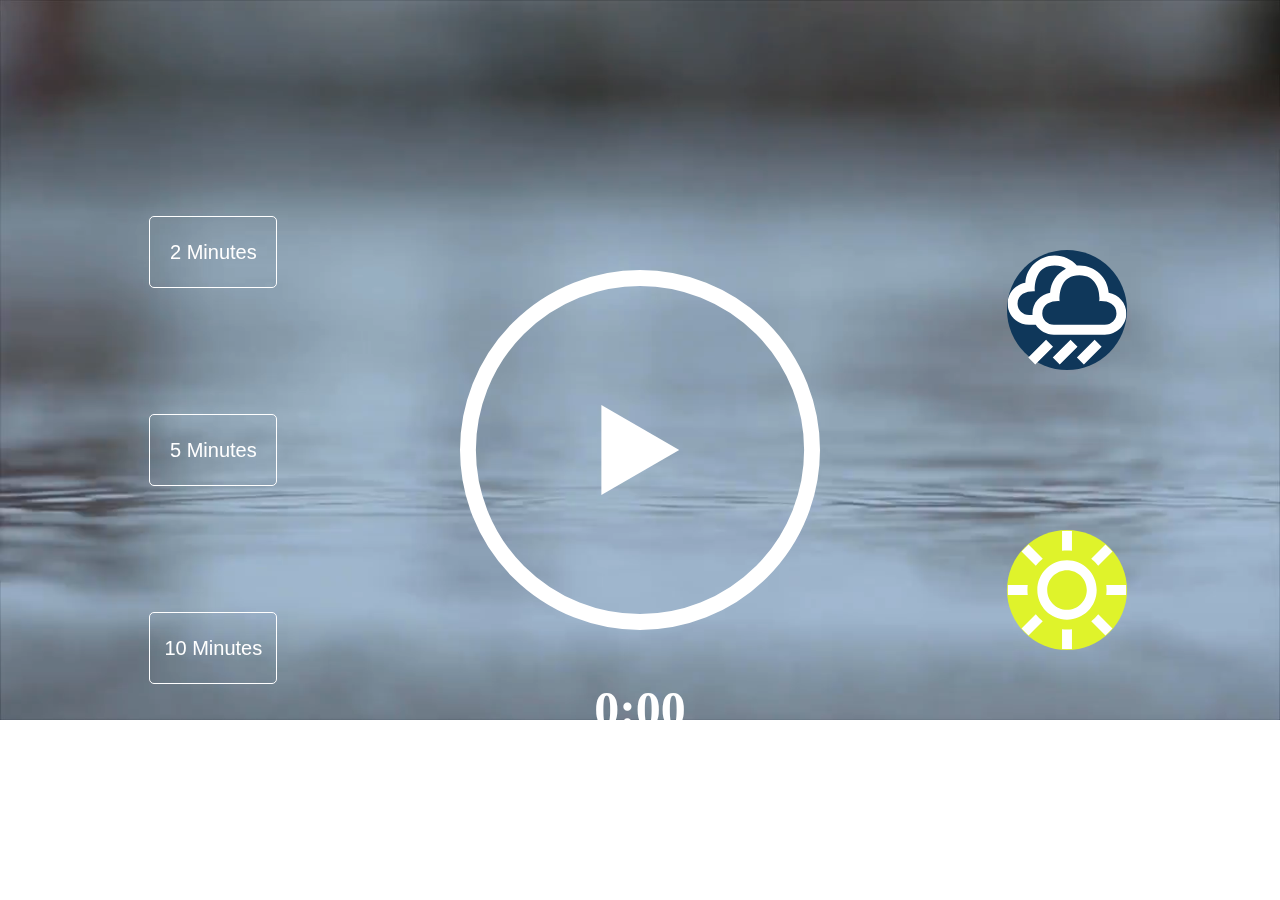
==== Meditation App/index.html @ 9ee905e8 "meditation" ====
<!DOCTYPE html>
<html lang="en">
<head>
    <meta charset="UTF-8">
    <meta name="viewport" content="width=device-width, initial-scale=1.0">
    <title>Mediatation App</title>
    <link rel="stylesheet" href="style.css">
</head>
<body>

    <div class="app">
        <div class="vid-container">
            <video loop>
                <source src="./video/rain.mp4" type="video/mp4" > 
            </video>
        </div>
        <div class="time-select">
            <button data-time="120">2 Minutes</button>
            <button data-time="300">5 Minutes</button>
            <button data-time="600">10 Minutes</button>
        </div>
        <div class="player-container">
            <audio class="song">
                <source src="./sounds/rain.mp3">
            </audio>
            <img src="./svg/play.svg" alt="play" class="play">
            <svg class="track-outline" width="453" height="453" viewBox="0 0 453 453" fill="none" xmlns="http://www.w3.org/2000/svg">
                <circle cx="226.5" cy="226.5" r="216.5" stroke="white" stroke-width="20" />
            </svg>
            <svg class="moving-outline" width="453" height="453" viewBox="0 0 453 453" fill="none" xmlns="http://www.w3.org/2000/svg">
                <circle cx="226.5" cy="226.5" r="216.5" stroke="#018EBA" stroke-width="20"/>
            </svg>
            <h3 class="time-display">0:00</h3>
                
                
                
        </div>
        <div class="sound-picker">
            <button data-sound="./sounds/rain.mp3" data-video="./video/rain.mp4"><img src="./svg/rain.svg" alt="rain" ></button>
            <button data-sound="./sounds/beach.mp3" data-video="./video/beach.mp4">
                <img src="./svg/beach.svg" alt="beach">
            </button>
        </div>
    </div>











    <script src="app.js"></script>
</body>
</html>
---- Meditation App/style.css ----
*{
  margin: 0;
  padding: 0;
  box-sizing: border-box;
}
.app{
  height: 100vh;
  display: flex;
  justify-content: space-evenly;
  align-items: center;
}

.time-select,.sound-picker,.player-container{
  height: 80%;
  flex: 1;
  display: flex;
  flex-direction: column;
  justify-content: space-evenly;
  align-items: center;
}
.player-container{
 
  position: relative;
}
.player-container svg{
  position: absolute;
  height: 50%;
  top: 50%;
  left: 50%;
  transform: translate(-50%,-50%) rotate(-90deg);
  pointer-events: none;
}


video{
  position:fixed;
  top: 0%;
  left: 0%;
  width:100%;
  z-index: -10;
}

.time-display{
  position: absolute;
  bottom: 10%;
  color: white;
  font-size: 50px;
}

.time-select button,
.sound-picker button{
  color: white;
  width:30%;
  height: 10%;
  background:none ;
  border: 1px solid white;
  cursor: pointer;
  border-radius:5px;
  font-size: 20px;
  transition: all 0.5s ease;
}

.time-select button:hover{
  color: black;
  background: white;

}

.sound-picker button{
  border: none;
  height: 120px;
  width: 120px;
  border-radius: 50%;
}

.sound-picker button:nth-child(1){
  background: #0f375a;

}
.sound-picker button:nth-child(2){
  background: #dff32b;
}
.sound-picker button img{
  height: 100%;
}
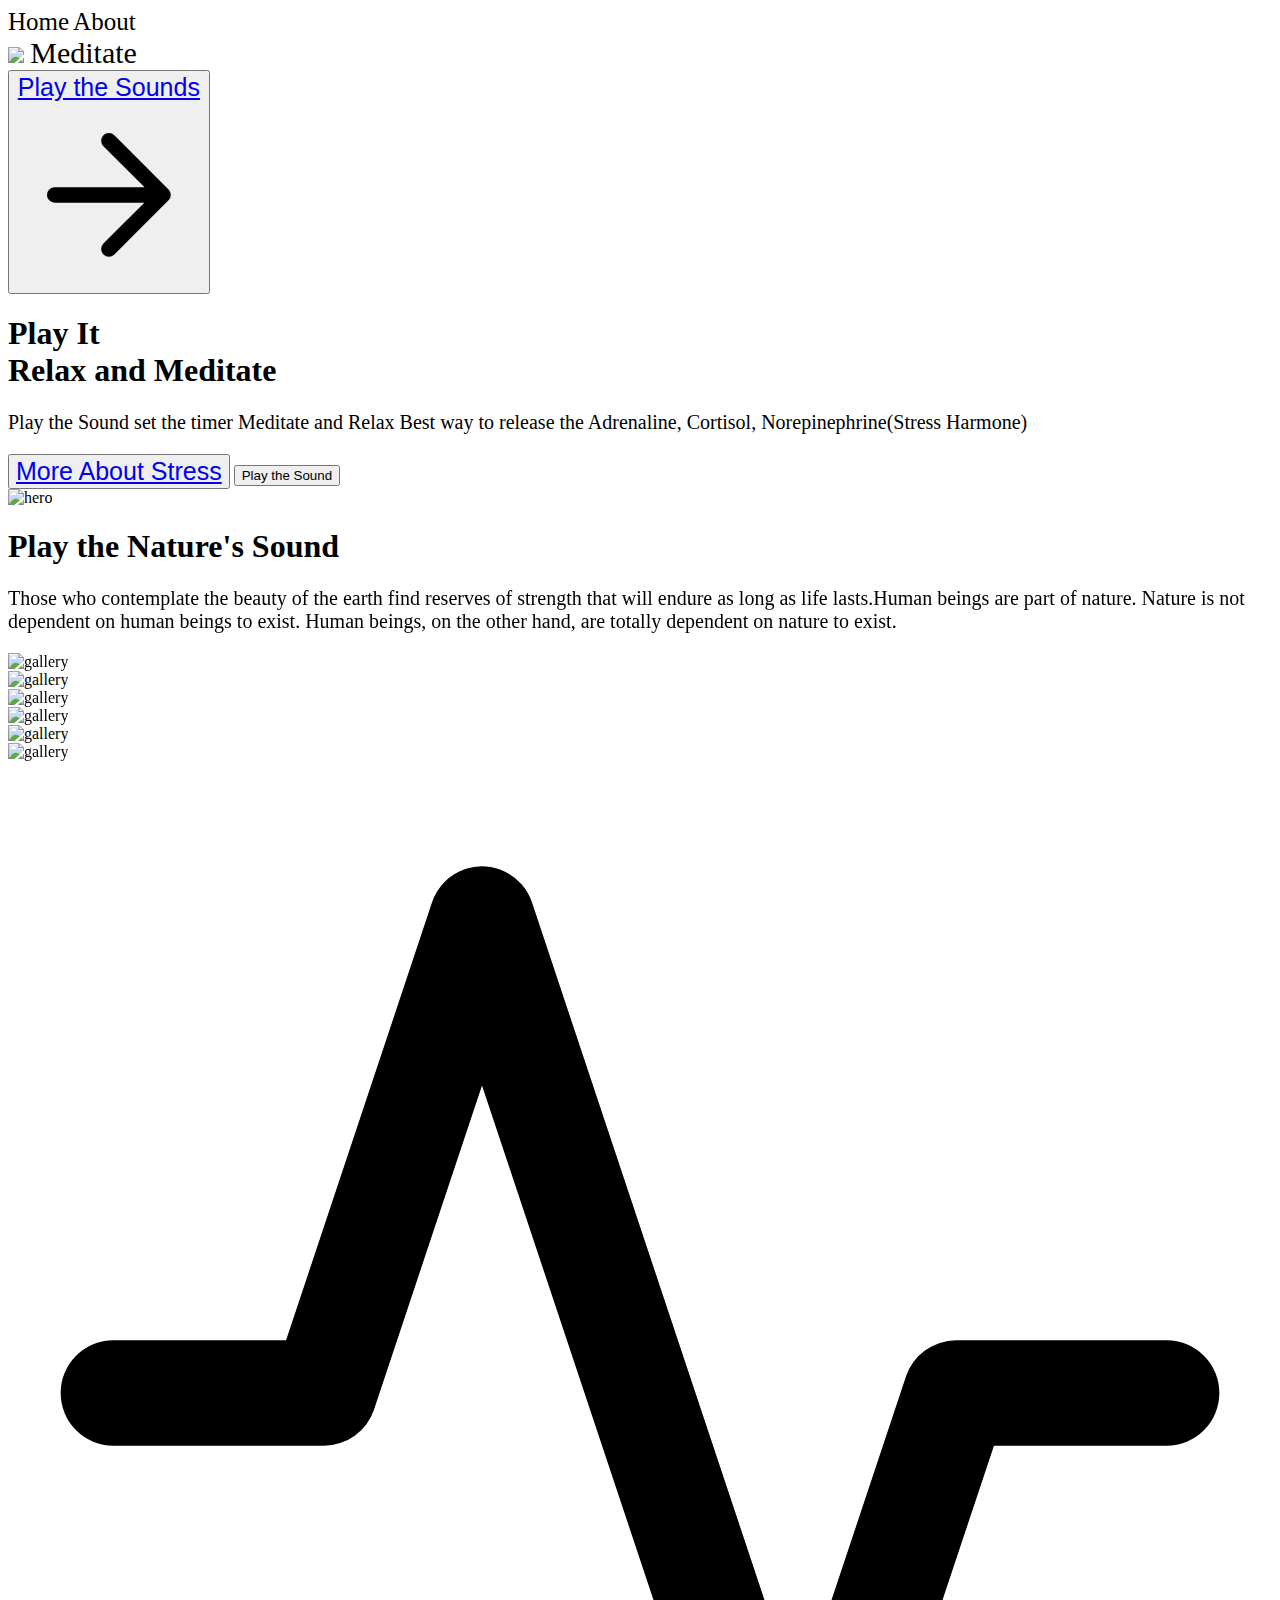
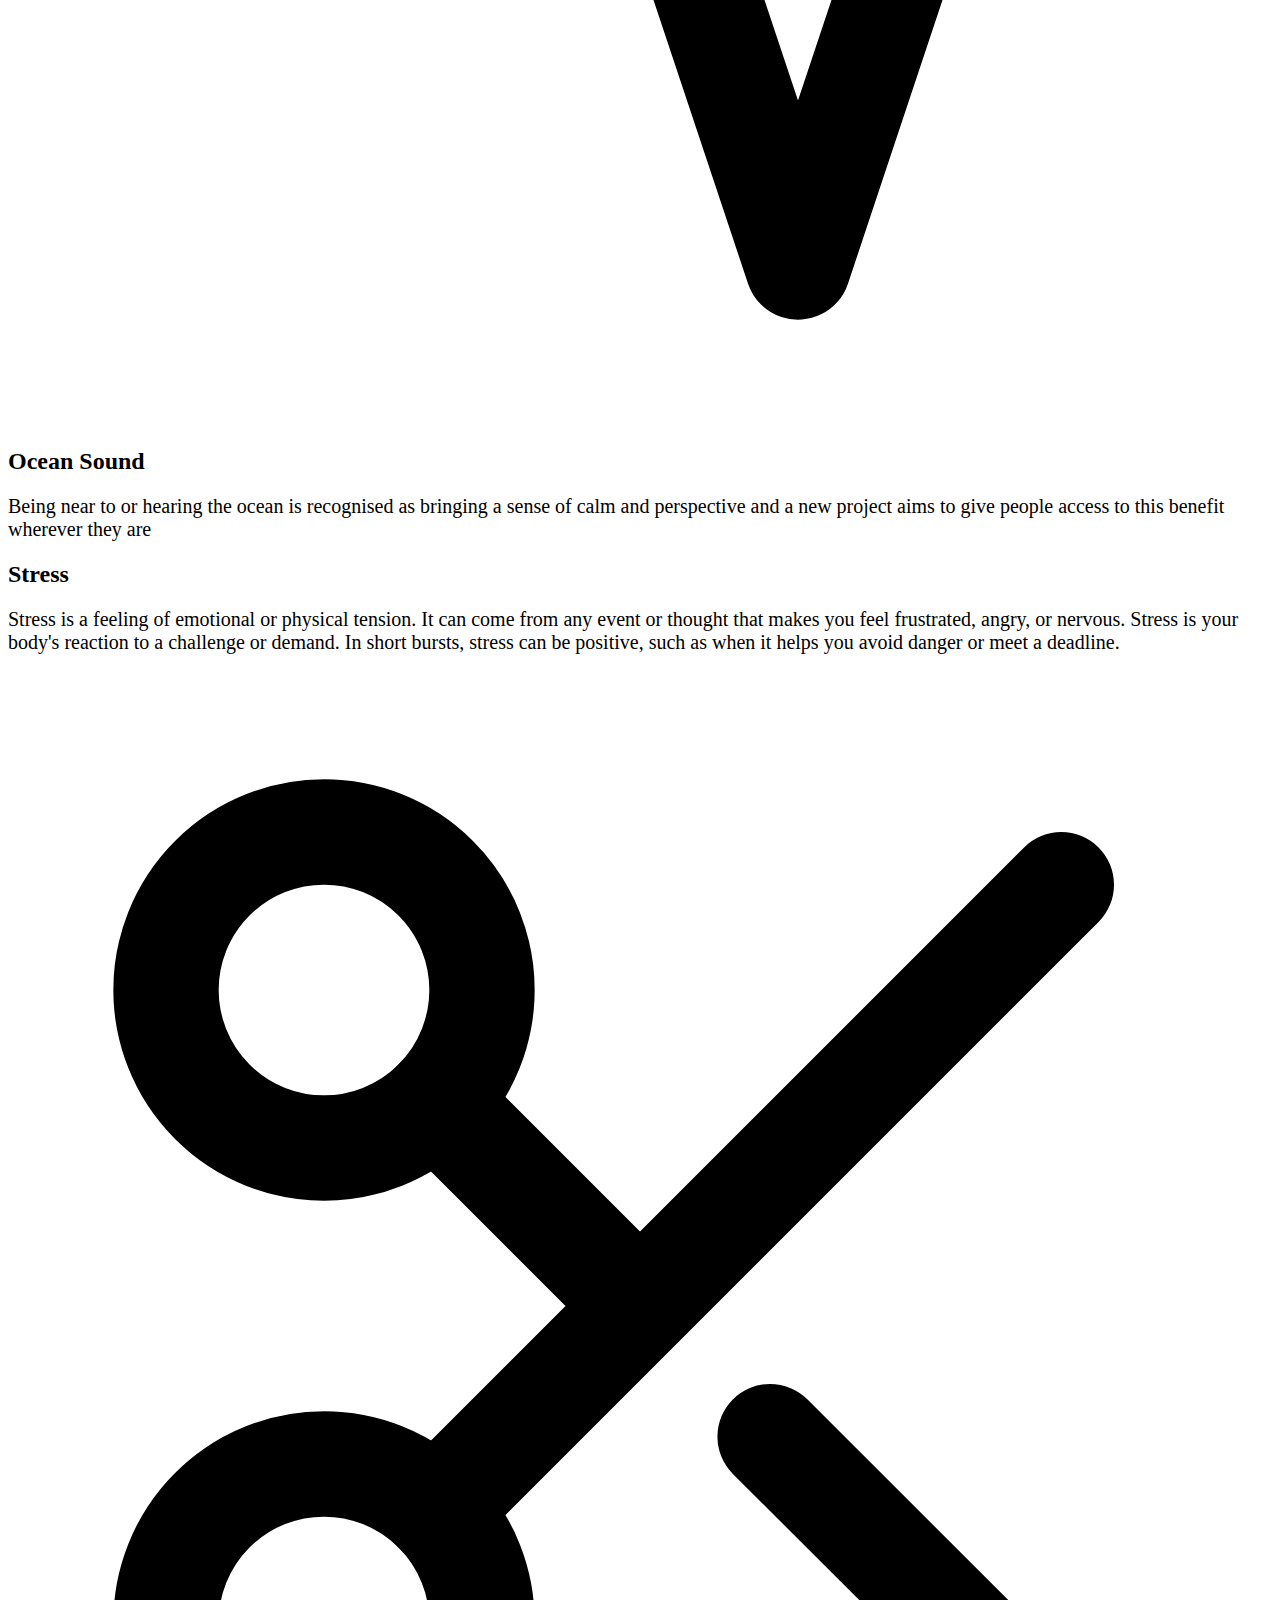
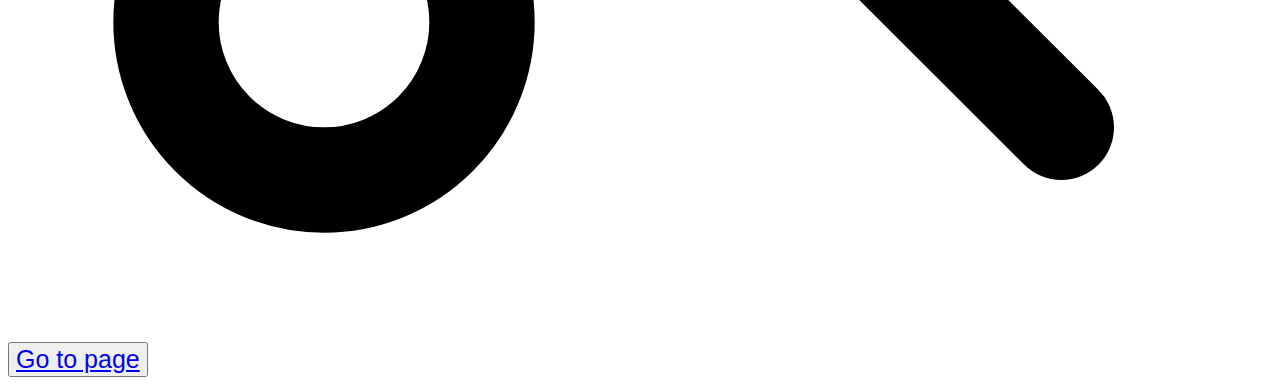
==== commit 7233e759: "final update" ====
--- a/Meditation App/index.html
+++ b/Meditation App/index.html
@@ -3,56 +3,150 @@
 <head>
     <meta charset="UTF-8">
     <meta name="viewport" content="width=device-width, initial-scale=1.0">
-    <title>Mediatation App</title>
-    <link rel="stylesheet" href="style.css">
+    <title>RelinRess</title>
+    <link href="https://unpkg.com/tailwindcss@^1.0/dist/tailwind.min.css" rel="stylesheet">
+    <link href="https://unpkg.com/aos@2.3.1/dist/aos.css" rel="stylesheet">
+    <style>
+        a{
+          font-size: 25px;
+        }
+        p{
+            font-size: 20px;
+        }
+        .ml-3{
+            font-size: 30px;
+        }
+    </style>
 </head>
 <body>
-
-    <div class="app">
-        <div class="vid-container">
-            <video loop>
-                <source src="./video/rain.mp4" type="video/mp4" > 
-            </video>
+    <header class="text-gray-500 bg-gray-900 body-font">
+        <div class="container mx-auto flex flex-wrap p-5 flex-col md:flex-row items-center">
+          <nav class="flex lg:w-2/5 flex-wrap items-center text-base md:ml-auto">
+            <a class="mr-6 hover:text-white">Home</a>
+            <a class="mr-6 hover:text-white">About</a>
+  
+          </nav>
+          <a class="flex order-first lg:order-none lg:w-1/5 title-font font-medium items-center text-white lg:items-center lg:justify-center mb-4 md:mb-0">
+            <img src="https://img.icons8.com/color/48/000000/meditation-guru.png"/>
+            <span class="ml-3 text-xl xl:block lg:hidden">Meditate</span>
+          </a>
+          <div class="lg:w-2/5 inline-flex lg:justify-end ml-5 lg:ml-0">
+            <button class="inline-flex items-center bg-gray-800 border-0 py-1 px-3 focus:outline-none hover:bg-gray-700 rounded text-base mt-4 md:mt-0"><a href="meditate.html">Play the Sounds</a>
+              <svg fill="none" stroke="currentColor" stroke-linecap="round" stroke-linejoin="round" stroke-width="2" class="w-4 h-4 ml-1" viewBox="0 0 24 24">
+                <path d="M5 12h14M12 5l7 7-7 7"></path>
+              </svg>
+            </button>
+          </div>
         </div>
-        <div class="time-select">
-            <button data-time="120">2 Minutes</button>
-            <button data-time="300">5 Minutes</button>
-            <button data-time="600">10 Minutes</button>
+      </header>
+      <section class="text-gray-500 bg-gray-900 body-font">
+        <div class="container mx-auto flex px-5 py-24 md:flex-row flex-col items-center">
+          <div class="lg:flex-grow md:w-1/2 lg:pr-24 md:pr-16 flex flex-col md:items-start md:text-left mb-16 md:mb-0 items-center text-center">
+            <h1 class="title-font sm:text-4xl text-3xl mb-4 font-medium text-white">Play It
+              <br class="hidden lg:inline-block">Relax and Meditate
+            </h1>
+            <p class="mb-8 leading-relaxed">Play the Sound set the timer  Meditate and Relax Best way to release the Adrenaline, Cortisol, Norepinephrine(Stress Harmone)</p>
+            <div class="flex justify-center">
+              <button class="inline-flex text-white bg-orange-500 border-0 py-2 px-6 focus:outline-none hover:bg-orange-600 rounded text-lg"><a href="https://www.medicalnewstoday.com/articles/145855">More About Stress</a></button>
+              <button class="ml-4 inline-flex text-gray-400 bg-gray-800 border-0 py-2 px-6 focus:outline-none hover:bg-gray-700 hover:text-white rounded text-lg">Play the Sound</button>
+            </div>
+          </div>
+          
+            <div class="lg:max-w-lg lg:w-full md:w-1/2 w-5/6">
+                <img class="object-cover object-center rounded" alt="hero" src="https://images.unsplash.com/photo-1512438248247-f0f2a5a8b7f0?ixlib=rb-1.2.1&ixid=eyJhcHBfaWQiOjEyMDd9&auto=format&fit=crop&w=500&q=60">
+              </div>
+         
+          
         </div>
-        <div class="player-container">
-            <audio class="song">
-                <source src="./sounds/rain.mp3">
-            </audio>
-            <img src="./svg/play.svg" alt="play" class="play">
-            <svg class="track-outline" width="453" height="453" viewBox="0 0 453 453" fill="none" xmlns="http://www.w3.org/2000/svg">
-                <circle cx="226.5" cy="226.5" r="216.5" stroke="white" stroke-width="20" />
-            </svg>
-            <svg class="moving-outline" width="453" height="453" viewBox="0 0 453 453" fill="none" xmlns="http://www.w3.org/2000/svg">
-                <circle cx="226.5" cy="226.5" r="216.5" stroke="#018EBA" stroke-width="20"/>
-            </svg>
-            <h3 class="time-display">0:00</h3>
+      </section>
+      <section class="text-gray-500 bg-gray-900 body-font">
+        <div class="container px-5 py-24 mx-auto flex flex-wrap">
+          <div class="flex w-full mb-20 flex-wrap">
+            <h1 class="sm:text-3xl text-2xl font-medium title-font text-white lg:w-1/3 lg:mb-0 mb-4">Play the Nature's Sound</h1>
+            <div data-aos="zoom-in">
+            <p class="lg:pl-6 lg:w-2/3 mx-auto leading-relaxed text-base">Those who contemplate the beauty of the earth find reserves of strength that will endure as long as life lasts.Human beings are part of nature. Nature is not dependent on human beings to exist. 
+                Human beings, on the other hand, are totally dependent on nature to exist.</p>
+            </div>
+          </div>
+          <div class="flex flex-wrap md:-m-2 -m-1">
+            <div class="flex flex-wrap w-1/2">
+                <div class="md:p-2 p-1 w-1/2">
+                    <div data-aos="fade-right">
+                        <img alt="gallery" class="w-full object-cover h-full object-center block" src="https://images.unsplash.com/photo-1506126613408-eca07ce68773?ixlib=rb-1.2.1&ixid=eyJhcHBfaWQiOjEyMDd9&auto=format&fit=crop&w=500&q=60">
+                    </div>    
+                </div>
+              <div class="md:p-2 p-1 w-1/2">
+                <img alt="gallery" class="w-full object-cover h-full object-center block" src="https://images.unsplash.com/photo-1499810631641-541e76d678a2?ixlib=rb-1.2.1&ixid=eyJhcHBfaWQiOjEyMDd9&auto=format&fit=crop&w=500&q=60">
+              </div>
+              <div class="md:p-2 p-1 w-full">
+                <div data-aos="fade-up"
+                data-aos-anchor-placement="top-bottom">
+                <img alt="gallery" class="w-full h-full object-cover object-center block" src="https://images.unsplash.com/photo-1491172700640-4f1a131a3670?ixlib=rb-1.2.1&ixid=eyJhcHBfaWQiOjEyMDd9&auto=format&fit=crop&w=500&q=60">
+                </div>
+            </div>
+            </div>
+            <div class="flex flex-wrap w-1/2">
+                    <div class="md:p-2 p-1 w-full">
+                        <div data-aos="fade-left">
+                            <img alt="gallery" class="w-full h-full object-cover object-center block" src="https://images.unsplash.com/reserve/YEc7WB6ASDydBTw6GDlF_antalya-beach-lulu.jpg?ixlib=rb-1.2.1&ixid=eyJhcHBfaWQiOjEyMDd9&auto=format&fit=crop&w=500&q=60">
+                        </div>
+                    </div>
+              
                 
-                
-                
+                    <div class="md:p-2 p-1 w-1/2">
+                    
+                            <img alt="gallery" class="w-full object-cover h-full object-center block" src="https://images.unsplash.com/photo-1508672019048-805c876b67e2?ixlib=rb-1.2.1&ixid=eyJhcHBfaWQiOjEyMDd9&auto=format&fit=crop&w=500&q=60">
+                        
+                    </div>
+              <div class="md:p-2 p-1 w-1/2">
+                <div data-aos="flip-left"
+     data-aos-easing="ease-out-cubic"
+     data-aos-duration="2000">
+                <img alt="gallery" class="w-full object-cover h-full object-center block" src="https://images.unsplash.com/photo-1502230831726-fe5549140034?ixlib=rb-1.2.1&ixid=eyJhcHBfaWQiOjEyMDd9&auto=format&fit=crop&w=500&q=60">
+            </div>  
+            </div>
+            </div>
+          </div>
         </div>
-        <div class="sound-picker">
-            <button data-sound="./sounds/rain.mp3" data-video="./video/rain.mp4"><img src="./svg/rain.svg" alt="rain" ></button>
-            <button data-sound="./sounds/beach.mp3" data-video="./video/beach.mp4">
-                <img src="./svg/beach.svg" alt="beach">
-            </button>
+      </section>
+      
+      <section class="text-gray-500 bg-gray-900 body-font">
+        <div class="container px-5 py-24 mx-auto">
+          <div class="flex items-center lg:w-3/5 mx-auto border-b pb-10 mb-10 border-gray-800 sm:flex-row flex-col">
+            <div class="sm:w-32 sm:h-32 h-20 w-20 sm:mr-10 inline-flex items-center justify-center rounded-full text-orange-400 bg-gray-800 flex-shrink-0">
+              <svg fill="none" stroke="currentColor" stroke-linecap="round" stroke-linejoin="round" stroke-width="2" class="sm:w-16 sm:h-16 w-10 h-10" viewBox="0 0 24 24">
+                <path d="M22 12h-4l-3 9L9 3l-3 9H2"></path>
+              </svg>
+            </div>
+            <div class="flex-grow sm:text-left text-center mt-6 sm:mt-0">
+              <h2 class="text-white text-lg title-font font-medium mb-2">Ocean Sound</h2>
+              <p class="leading-relaxed text-base">Being near to or hearing the ocean is recognised as bringing a sense of calm and perspective and a new project aims to give people access to this benefit wherever they are</p>
+              
+               
+              
+            </div>
+          </div>
+          <div class="flex items-center lg:w-3/5 mx-auto border-b pb-10 mb-10 border-gray-800 sm:flex-row flex-col">
+            <div class="flex-grow sm:text-left text-center mt-6 sm:mt-0">
+              <h2 class="text-white text-lg title-font font-medium mb-2">Stress</h2>
+              <p class="leading-relaxed text-base">Stress is a feeling of emotional or physical tension. It can come from any event or thought that makes you feel frustrated, angry, or nervous. Stress is your body's reaction to a challenge or demand. In short bursts, stress can be positive, such as when it helps you avoid danger or meet a deadline.</p>
+              
+            </div>
+            <div class="sm:w-32 order-first sm:order-none sm:h-32 h-20 w-20 sm:ml-10 inline-flex items-center justify-center rounded-full text-orange-400 bg-gray-800 flex-shrink-0">
+              <svg fill="none" stroke="currentColor" stroke-linecap="round" stroke-linejoin="round" stroke-width="2" class="sm:w-16 sm:h-16 w-10 h-10" viewBox="0 0 24 24">
+                <circle cx="6" cy="6" r="3"></circle>
+                <circle cx="6" cy="18" r="3"></circle>
+                <path d="M20 4L8.12 15.88M14.47 14.48L20 20M8.12 8.12L12 12"></path>
+              </svg>
+            </div>
+          </div>
+          
+          <button class="flex mx-auto mt-20 text-white bg-orange-500 border-0 py-2 px-8 focus:outline-none hover:bg-orange-600 rounded text-lg"><a href="meditate.html">Go to page</a></button>
         </div>
-    </div>
-
-
-
-
-
-
-
-
-
-
-
-    <script src="app.js"></script>
+      </section>
+      <script src="https://unpkg.com/aos@2.3.1/dist/aos.js"></script>
+      <script>
+           AOS.init();
+      </script>
 </body>
 </html>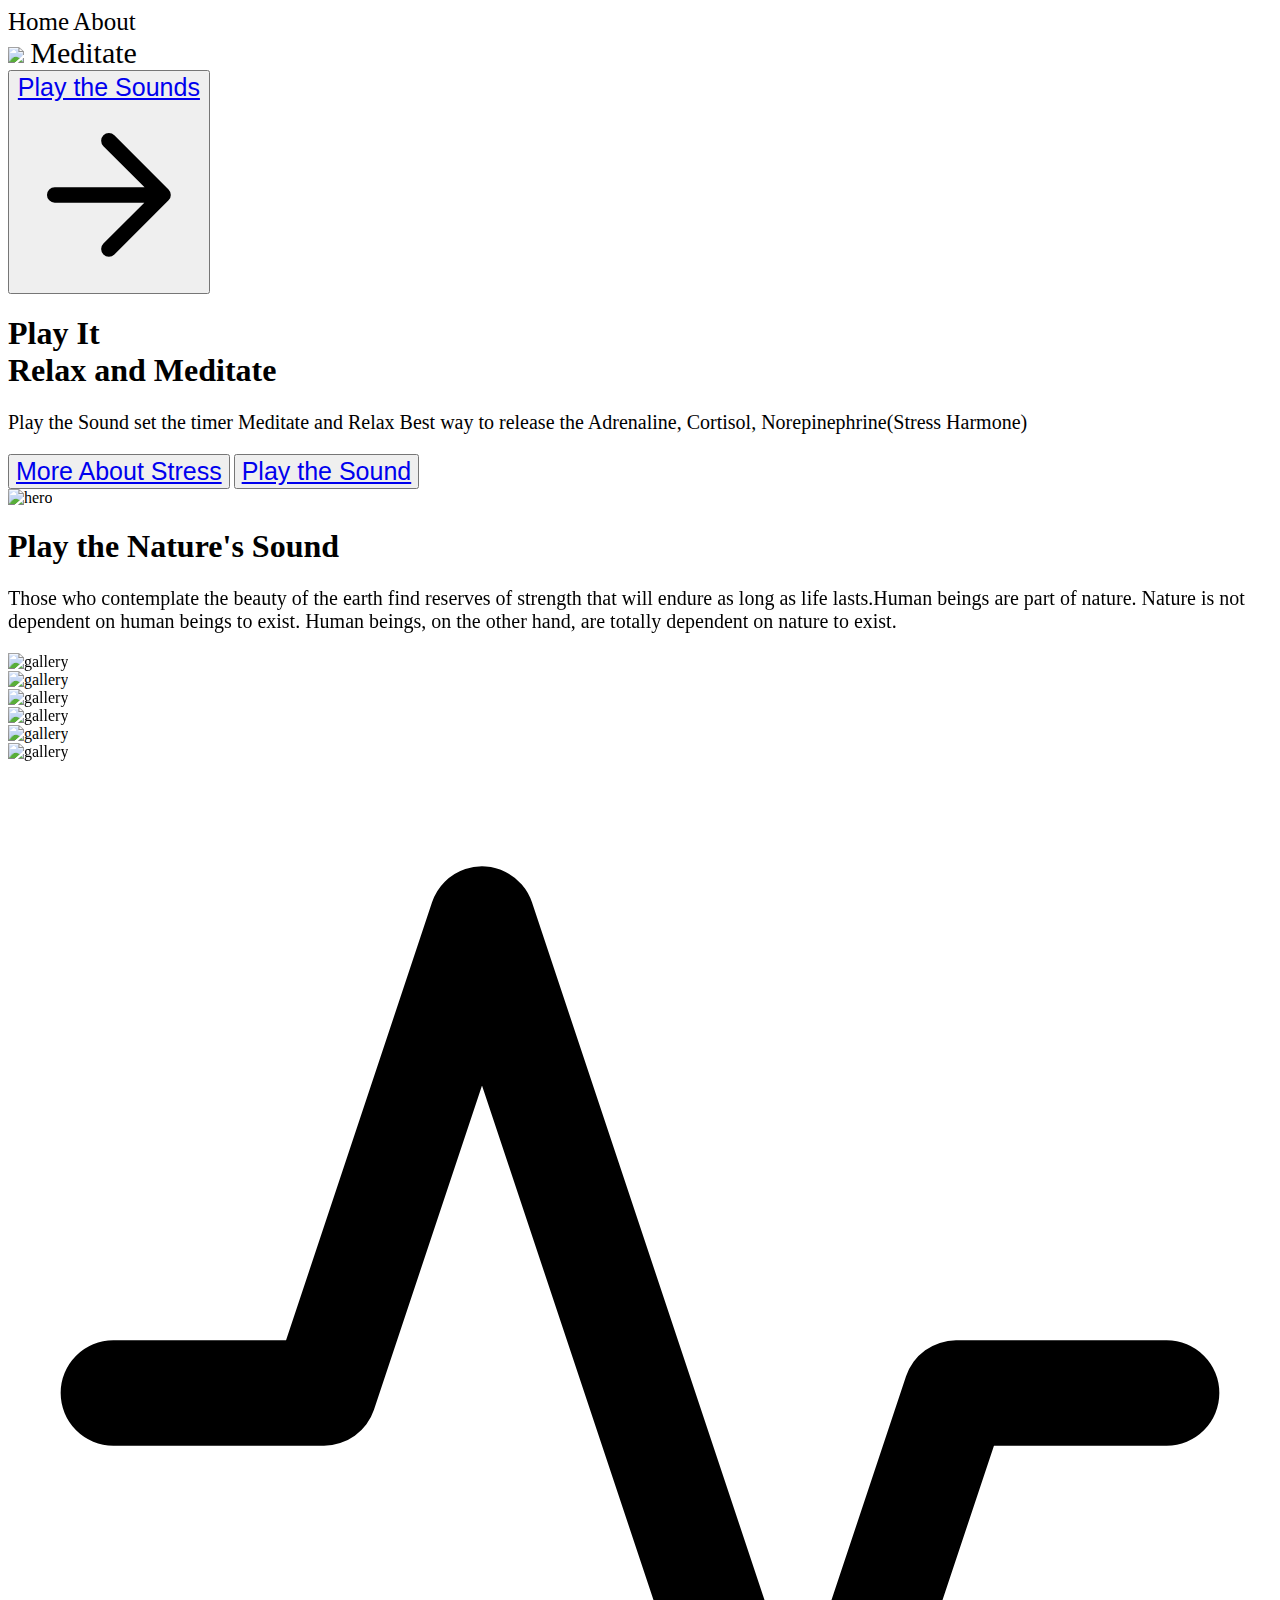
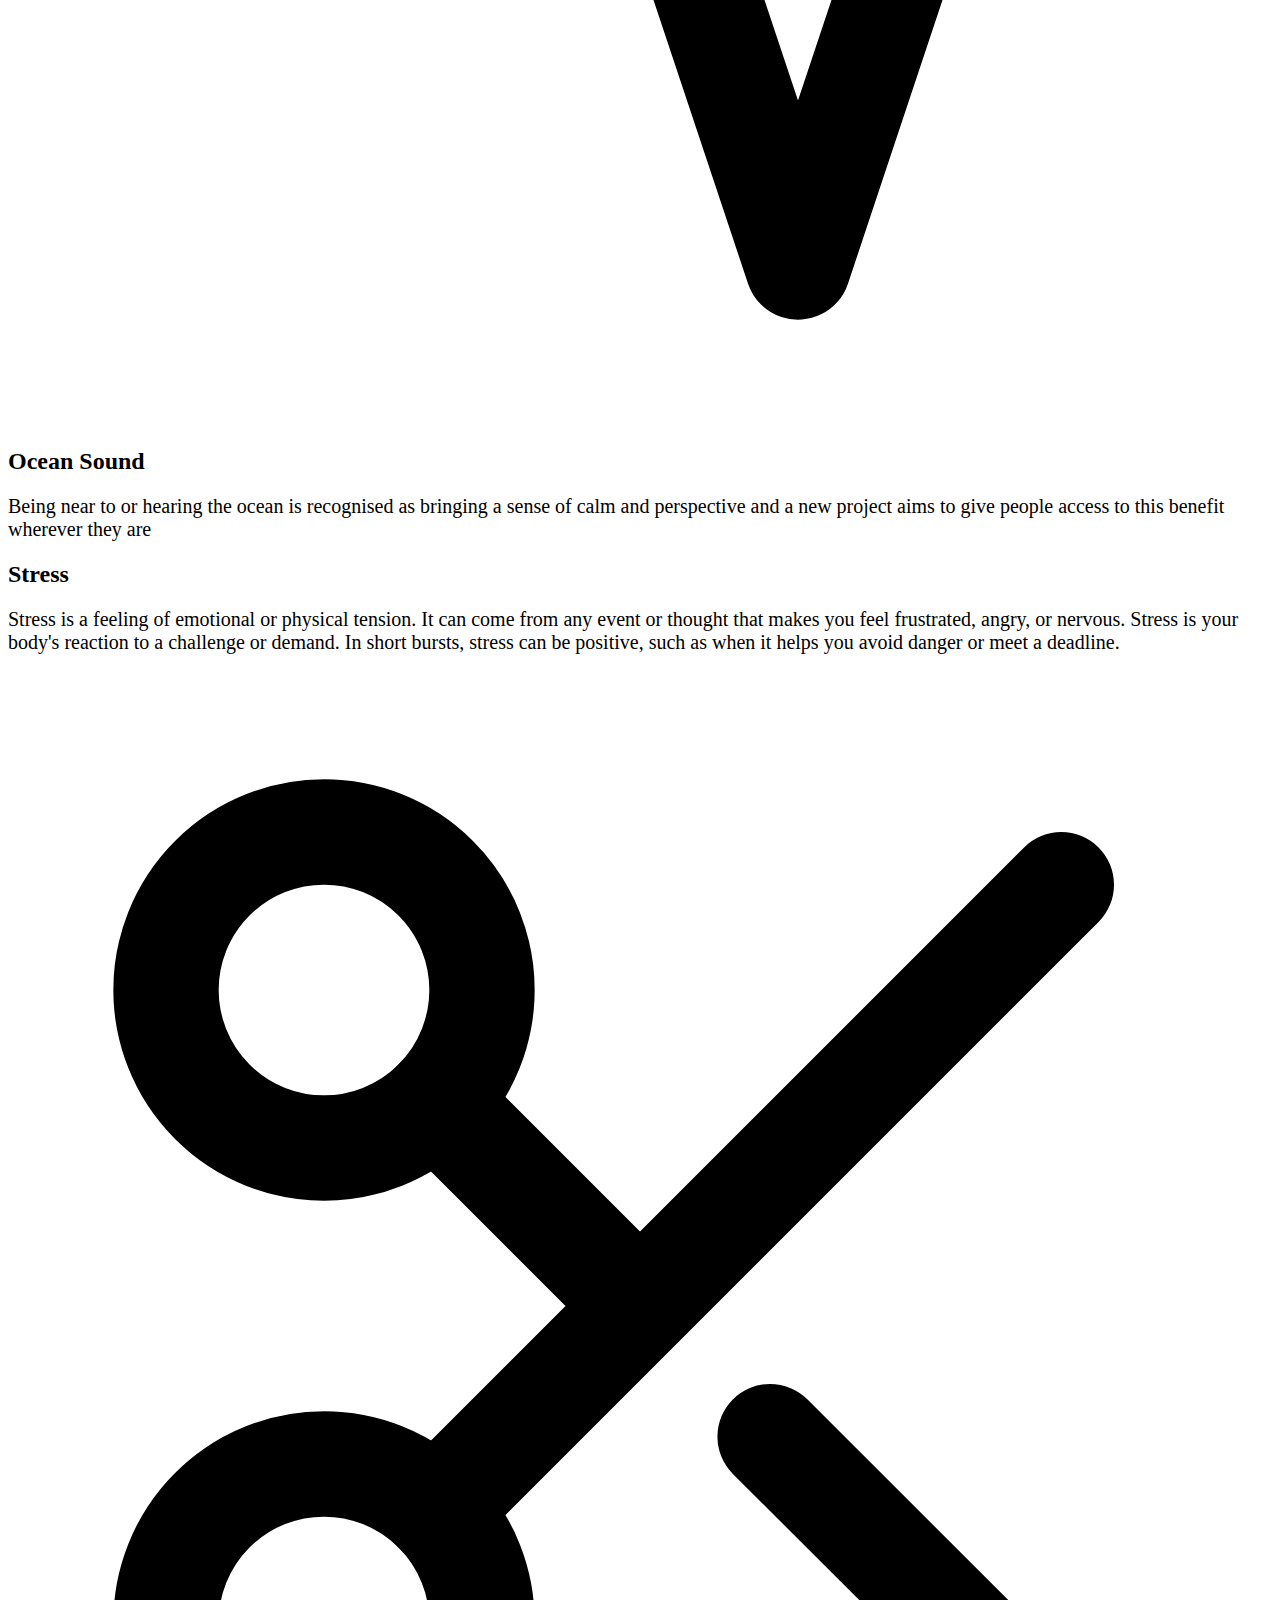
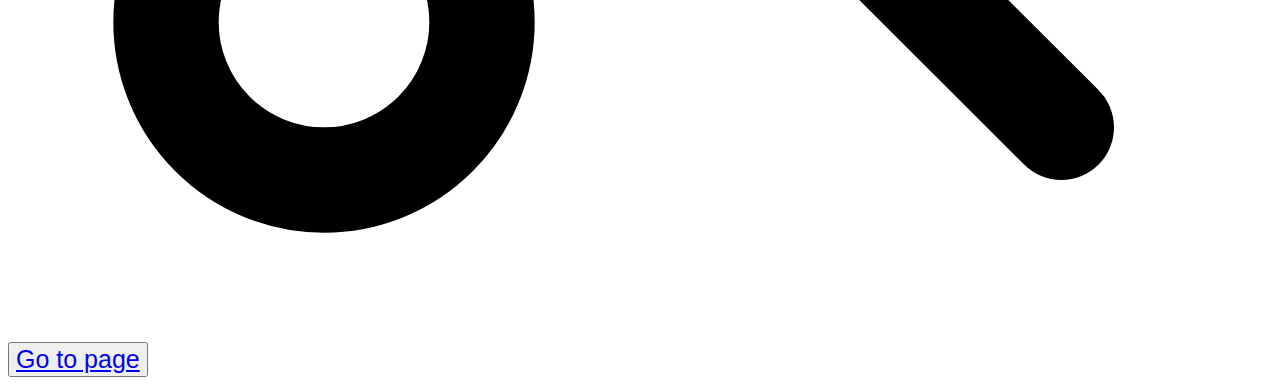
==== commit 71782cef: "final version" ====
--- a/Meditation App/index.html
+++ b/Meditation App/index.html
@@ -48,7 +48,7 @@
             <p class="mb-8 leading-relaxed">Play the Sound set the timer  Meditate and Relax Best way to release the Adrenaline, Cortisol, Norepinephrine(Stress Harmone)</p>
             <div class="flex justify-center">
               <button class="inline-flex text-white bg-orange-500 border-0 py-2 px-6 focus:outline-none hover:bg-orange-600 rounded text-lg"><a href="https://www.medicalnewstoday.com/articles/145855">More About Stress</a></button>
-              <button class="ml-4 inline-flex text-gray-400 bg-gray-800 border-0 py-2 px-6 focus:outline-none hover:bg-gray-700 hover:text-white rounded text-lg">Play the Sound</button>
+              <button class="ml-4 inline-flex text-gray-400 bg-gray-800 border-0 py-2 px-6 focus:outline-none hover:bg-gray-700 hover:text-white rounded text-lg"><a href="meditate.html">Play the Sound</a></button>
             </div>
           </div>
           
